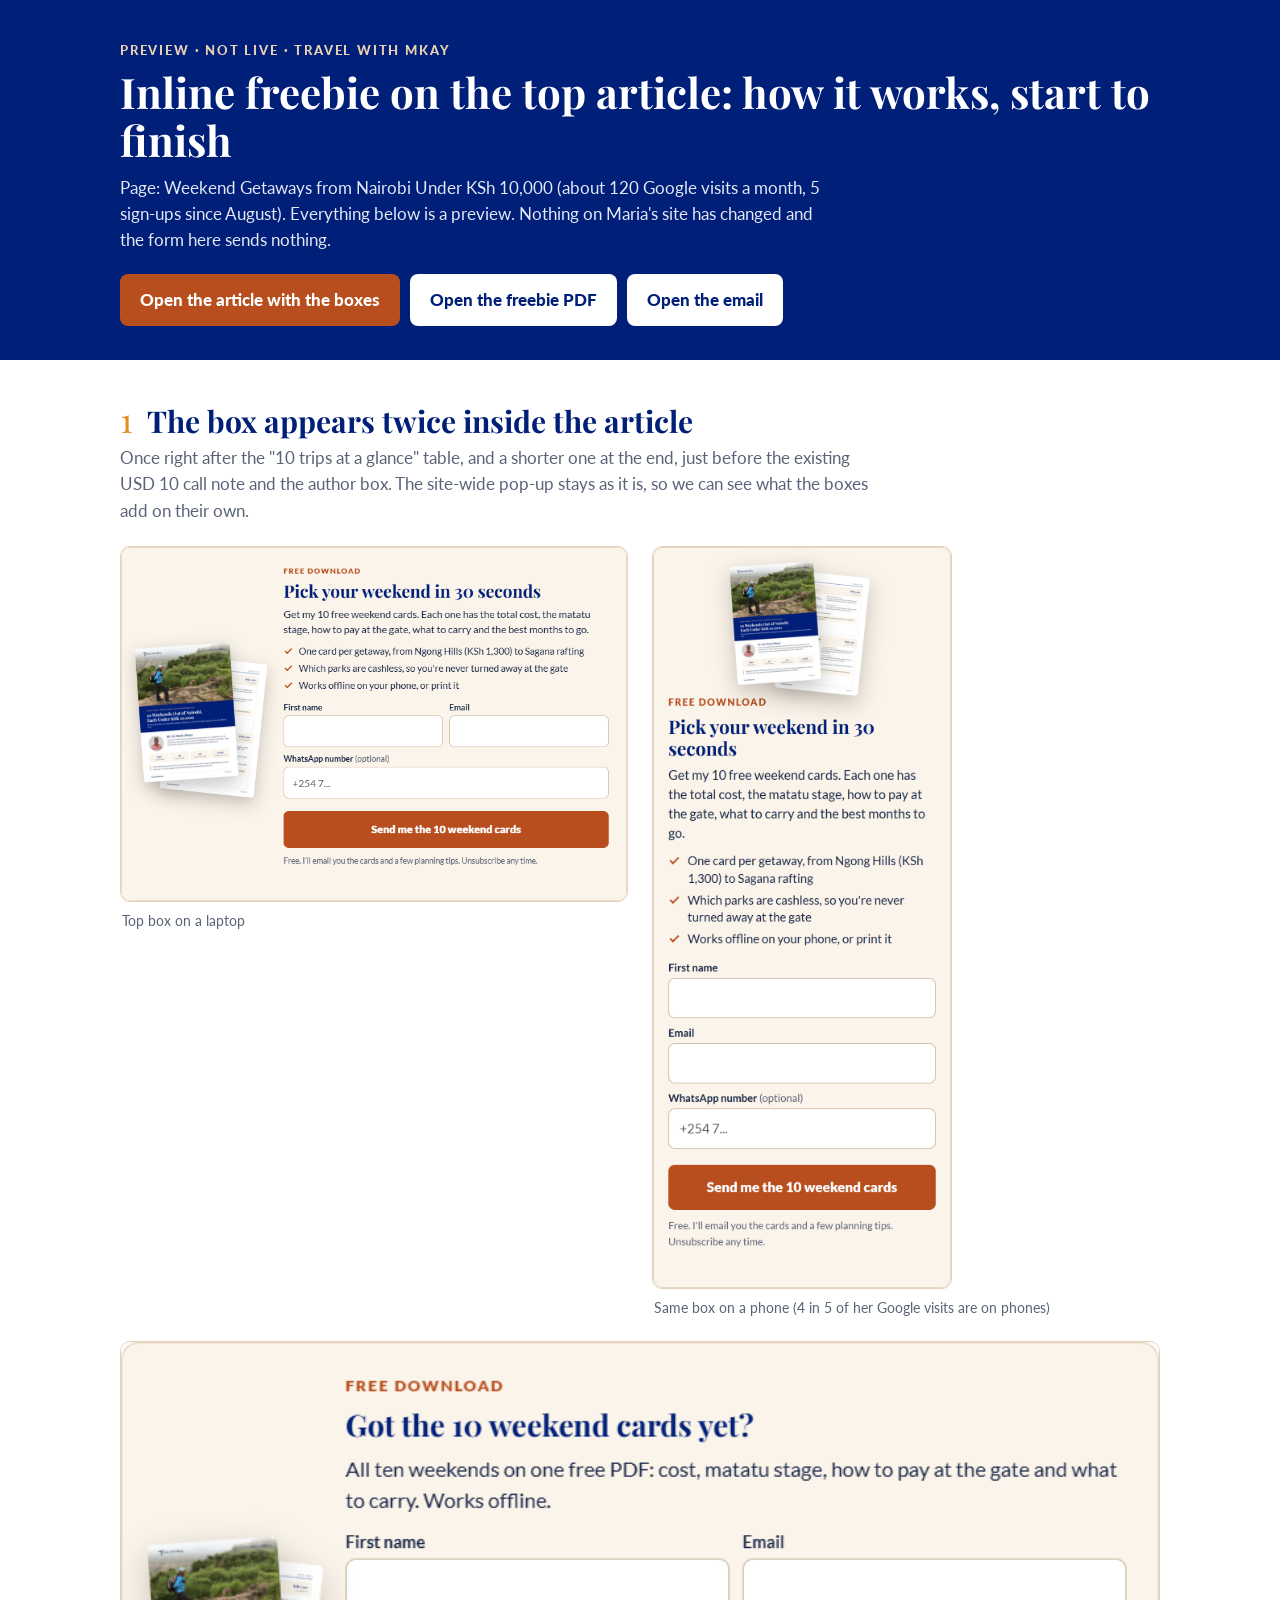
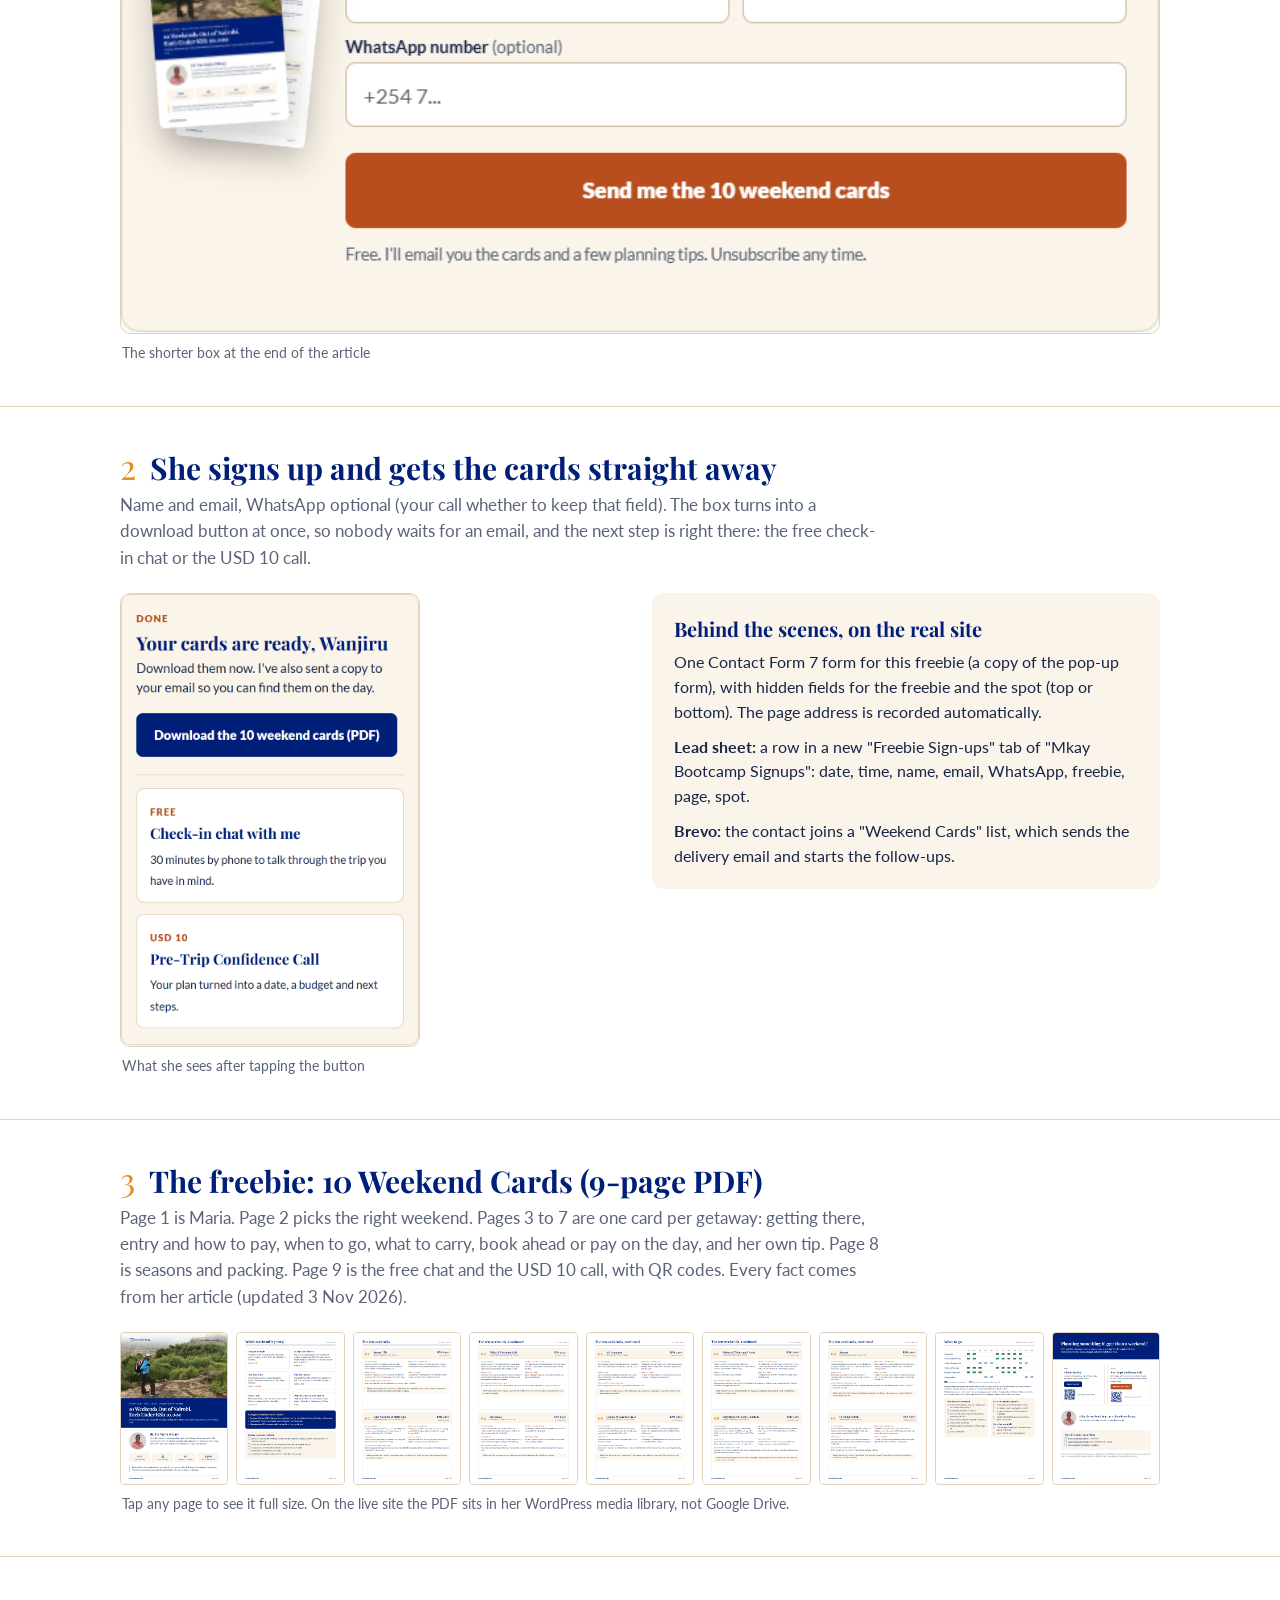
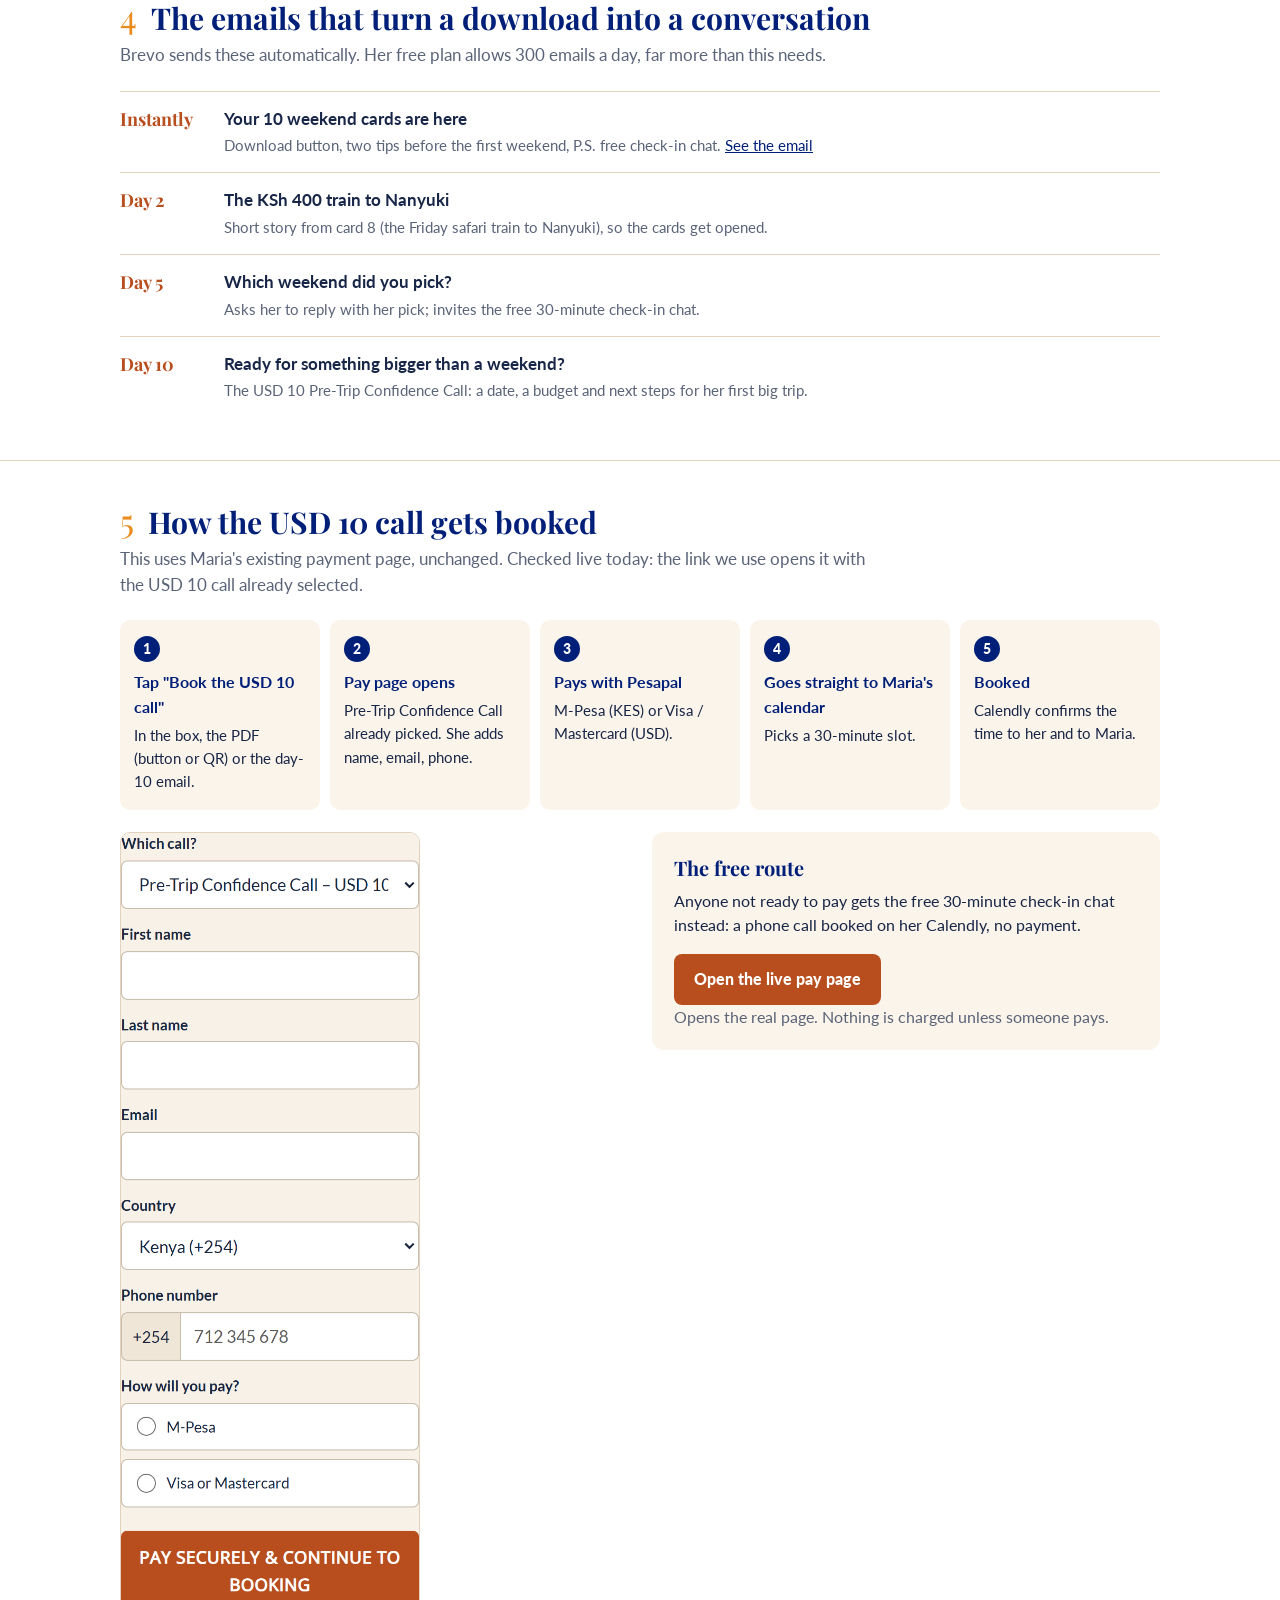
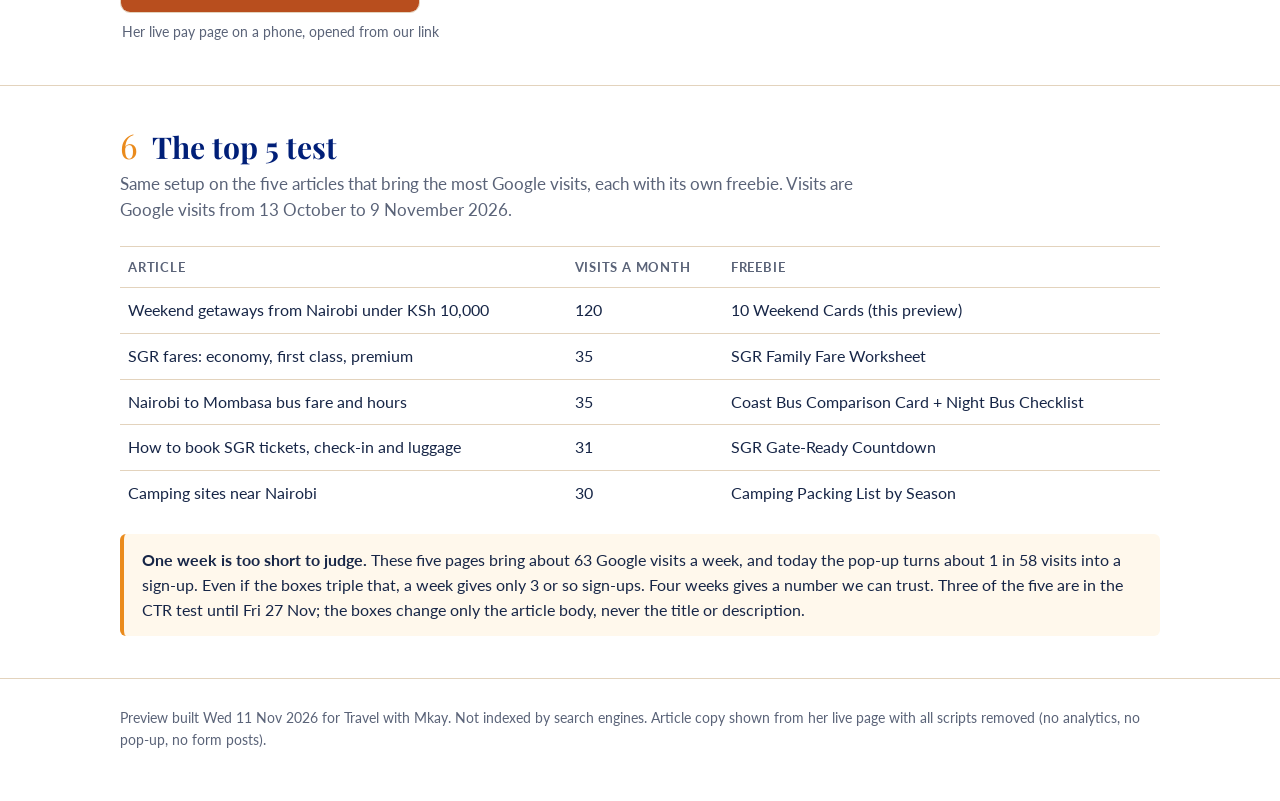
==== freebie-preview/index.html @ bcbe9d2c "Freebie preview: inline CTA boxes + 10 Weekend Cards PDF for the weekend-getaways article (not live)" ====
<!doctype html>
<html lang="en"><head><meta charset="utf-8"><meta name="viewport" content="width=device-width,initial-scale=1">
<meta name="robots" content="noindex, nofollow">
<title>Freebie Flow Preview | Travel with Mkay</title>
<link href="https://fonts.googleapis.com/css2?family=Lato:wght@400;700;900&family=Playfair+Display:wght@700&display=swap" rel="stylesheet">
<style>
:root{--n:#001F78;--o:#B84E1E;--s:#EAD1B3;--c:#FBF4EA;--i:#172647;--m:#5A6378;--l:#E3D3BD}
*{box-sizing:border-box}
body{margin:0;background:#fff;font-family:Lato,Arial,sans-serif;color:var(--i);font-size:17px;line-height:1.55}
a{color:var(--n)}
.wrap{max-width:1080px;margin:0 auto;padding:0 20px}
header{background:var(--n);color:#fff;padding:40px 0 34px}
header .k{font-size:13px;letter-spacing:.14em;text-transform:uppercase;font-weight:900;color:var(--s)}
header h1{font-family:"Playfair Display",Georgia,serif;font-size:clamp(28px,4vw,42px);line-height:1.15;margin:8px 0 10px}
header p{max-width:720px;color:#E3E8F5;margin:0 0 20px}
.btns{display:flex;flex-wrap:wrap;gap:10px}
.b{display:inline-block;background:var(--o);color:#fff!important;text-decoration:none;font-weight:900;padding:13px 20px;border-radius:8px}
.b.alt{background:#fff;color:var(--n)!important}
section{padding:42px 0;border-bottom:1px solid var(--l)}
.step{display:flex;gap:14px;align-items:baseline;margin-bottom:6px}
.step span{font-family:"Playfair Display",serif;font-size:34px;color:#EA8B1D;line-height:1}
h2{font-family:"Playfair Display",Georgia,serif;color:var(--n);font-size:clamp(23px,3vw,30px);line-height:1.2;margin:0}
.lead{color:var(--m);max-width:760px;margin:6px 0 22px}
.g2{display:grid;grid-template-columns:1fr 1fr;gap:24px;align-items:start}
.g3{display:grid;grid-template-columns:repeat(3,1fr);gap:18px}
.shot{border:1px solid var(--l);border-radius:10px;overflow:hidden;background:var(--c)}
.shot img{display:block;width:100%;height:auto}
.cap{font-size:14px;color:var(--m);margin:8px 2px 0}
.phone{max-width:300px}
.thumbs{display:grid;grid-template-columns:repeat(9,1fr);gap:8px}
.thumbs a{display:block;border:1px solid var(--l);border-radius:4px;overflow:hidden}
.thumbs img{display:block;width:100%}
.card{background:var(--c);border-radius:12px;padding:20px 22px}
.card h3{font-family:"Playfair Display",Georgia,serif;color:var(--n);font-size:20px;margin:0 0 6px}
.card p{margin:0;font-size:16px}
.tl{list-style:none;margin:0;padding:0}
.tl li{display:grid;grid-template-columns:90px 1fr;gap:14px;padding:14px 0;border-top:1px solid var(--l)}
.tl b.d{font-family:"Playfair Display",serif;color:var(--o);font-size:18px}
.tl i{font-style:normal;color:var(--m);font-size:15px}
.flow{display:grid;grid-template-columns:repeat(5,1fr);gap:10px;counter-reset:f}
.flow div{background:var(--c);border-radius:10px;padding:16px 14px;font-size:15px;position:relative}
.flow div b{display:block;color:var(--n);font-size:16px;margin-bottom:4px}
.flow div:before{counter-increment:f;content:counter(f);display:inline-block;width:26px;height:26px;border-radius:50%;background:var(--n);color:#fff;text-align:center;font-weight:900;font-size:14px;line-height:26px;margin-bottom:8px}
table{width:100%;border-collapse:collapse;font-size:16px}
td,th{text-align:left;padding:10px 8px;border-top:1px solid var(--l);vertical-align:top}
th{font-size:13px;letter-spacing:.06em;text-transform:uppercase;color:var(--m)}
.note{background:#FFF8EC;border-left:4px solid #EA8B1D;padding:14px 18px;border-radius:6px;margin-top:18px;font-size:16px}
footer{padding:28px 0 50px;color:var(--m);font-size:14px}
@media (max-width:820px){.g2,.g3{grid-template-columns:1fr}.flow{grid-template-columns:1fr 1fr}.thumbs{grid-template-columns:repeat(3,1fr)}.phone{max-width:260px}}
@media (max-width:420px){.flow{grid-template-columns:1fr}.tl li{grid-template-columns:1fr;gap:2px}}
</style></head>
<body>
<header><div class="wrap">
 <div class="k">Preview · not live · Travel with Mkay</div>
 <h1>Inline freebie on the top article: how it works, start to finish</h1>
 <p>Page: Weekend Getaways from Nairobi Under KSh 10,000 (about 120 Google visits a month, 5 sign-ups since August). Everything below is a preview. Nothing on Maria's site has changed and the form here sends nothing.</p>
 <div class="btns">
  <a class="b" href="article.html">Open the article with the boxes</a>
  <a class="b alt" href="10-weekends-out-of-nairobi-travel-with-mkay.pdf" target="_blank" rel="noopener">Open the freebie PDF</a>
  <a class="b alt" href="email.html">Open the email</a>
 </div>
</div></header>

<section><div class="wrap">
 <div class="step"><span>1</span><h2>The box appears twice inside the article</h2></div>
 <p class="lead">Once right after the "10 trips at a glance" table, and a shorter one at the end, just before the existing USD 10 call note and the author box. The site-wide pop-up stays as it is, so we can see what the boxes add on their own.</p>
 <div class="g2">
  <div><div class="shot"><img src="assets/box-top-laptop.png" alt="Inline box on laptop" loading="lazy"></div><p class="cap">Top box on a laptop</p></div>
  <div><div class="shot phone"><img src="assets/box-top-phone.png" alt="Inline box on a phone" loading="lazy"></div><p class="cap">Same box on a phone (4 in 5 of her Google visits are on phones)</p></div>
 </div>
 <div style="margin-top:22px"><div class="shot"><img src="assets/box-bottom-laptop.png" alt="Short box at the end of the article" loading="lazy"></div><p class="cap">The shorter box at the end of the article</p></div>
</div></section>

<section><div class="wrap">
 <div class="step"><span>2</span><h2>She signs up and gets the cards straight away</h2></div>
 <p class="lead">Name and email, WhatsApp optional (your call whether to keep that field). The box turns into a download button at once, so nobody waits for an email, and the next step is right there: the free check-in chat or the USD 10 call.</p>
 <div class="g2">
  <div><div class="shot phone"><img src="assets/box-done-phone.png" alt="After sign-up on a phone" loading="lazy"></div><p class="cap">What she sees after tapping the button</p></div>
  <div class="card">
   <h3>Behind the scenes, on the real site</h3>
   <p style="margin-bottom:10px">One Contact Form 7 form for this freebie (a copy of the pop-up form), with hidden fields for the freebie and the spot (top or bottom). The page address is recorded automatically.</p>
   <p style="margin-bottom:10px"><b>Lead sheet:</b> a row in a new "Freebie Sign-ups" tab of "Mkay Bootcamp Signups": date, time, name, email, WhatsApp, freebie, page, spot.</p>
   <p><b>Brevo:</b> the contact joins a "Weekend Cards" list, which sends the delivery email and starts the follow-ups.</p>
  </div>
 </div>
</div></section>

<section><div class="wrap">
 <div class="step"><span>3</span><h2>The freebie: 10 Weekend Cards (9-page PDF)</h2></div>
 <p class="lead">Page 1 is Maria. Page 2 picks the right weekend. Pages 3 to 7 are one card per getaway: getting there, entry and how to pay, when to go, what to carry, book ahead or pay on the day, and her own tip. Page 8 is seasons and packing. Page 9 is the free chat and the USD 10 call, with QR codes. Every fact comes from her article (updated 3 Nov 2026).</p>
 <div class="thumbs">
  <a href="assets/pdf-page-1.png" target="_blank"><img src="assets/pdf-page-1.png" alt="Page 1" loading="lazy"></a><a href="assets/pdf-page-2.png" target="_blank"><img src="assets/pdf-page-2.png" alt="Page 2" loading="lazy"></a><a href="assets/pdf-page-3.png" target="_blank"><img src="assets/pdf-page-3.png" alt="Page 3" loading="lazy"></a><a href="assets/pdf-page-4.png" target="_blank"><img src="assets/pdf-page-4.png" alt="Page 4" loading="lazy"></a><a href="assets/pdf-page-5.png" target="_blank"><img src="assets/pdf-page-5.png" alt="Page 5" loading="lazy"></a><a href="assets/pdf-page-6.png" target="_blank"><img src="assets/pdf-page-6.png" alt="Page 6" loading="lazy"></a><a href="assets/pdf-page-7.png" target="_blank"><img src="assets/pdf-page-7.png" alt="Page 7" loading="lazy"></a><a href="assets/pdf-page-8.png" target="_blank"><img src="assets/pdf-page-8.png" alt="Page 8" loading="lazy"></a><a href="assets/pdf-page-9.png" target="_blank"><img src="assets/pdf-page-9.png" alt="Page 9" loading="lazy"></a>
 </div>
 <p class="cap">Tap any page to see it full size. On the live site the PDF sits in her WordPress media library, not Google Drive.</p>
</div></section>

<section><div class="wrap">
 <div class="step"><span>4</span><h2>The emails that turn a download into a conversation</h2></div>
 <p class="lead">Brevo sends these automatically. Her free plan allows 300 emails a day, far more than this needs.</p>
 <ul class="tl">
  <li><b class="d">Instantly</b><div><b>Your 10 weekend cards are here</b><br><i>Download button, two tips before the first weekend, P.S. free check-in chat. <a href="email.html">See the email</a></i></div></li>
  <li><b class="d">Day 2</b><div><b>The KSh 400 train to Nanyuki</b><br><i>Short story from card 8 (the Friday safari train to Nanyuki), so the cards get opened.</i></div></li>
  <li><b class="d">Day 5</b><div><b>Which weekend did you pick?</b><br><i>Asks her to reply with her pick; invites the free 30-minute check-in chat.</i></div></li>
  <li><b class="d">Day 10</b><div><b>Ready for something bigger than a weekend?</b><br><i>The USD 10 Pre-Trip Confidence Call: a date, a budget and next steps for her first big trip.</i></div></li>
 </ul>
</div></section>

<section id="call"><div class="wrap">
 <div class="step"><span>5</span><h2>How the USD 10 call gets booked</h2></div>
 <p class="lead">This uses Maria's existing payment page, unchanged. Checked live today: the link we use opens it with the USD 10 call already selected.</p>
 <div class="flow">
  <div><b>Tap "Book the USD 10 call"</b>In the box, the PDF (button or QR) or the day-10 email.</div>
  <div><b>Pay page opens</b>Pre-Trip Confidence Call already picked. She adds name, email, phone.</div>
  <div><b>Pays with Pesapal</b>M-Pesa (KES) or Visa / Mastercard (USD).</div>
  <div><b>Goes straight to Maria's calendar</b>Picks a 30-minute slot.</div>
  <div><b>Booked</b>Calendly confirms the time to her and to Maria.</div>
 </div>
 <div class="g2" style="margin-top:22px">
  <div><div class="shot phone"><img src="assets/pay-page-phone.png" alt="Live pay page with the USD 10 call selected" loading="lazy"></div><p class="cap">Her live pay page on a phone, opened from our link</p></div>
  <div class="card">
   <h3>The free route</h3>
   <p style="margin-bottom:10px">Anyone not ready to pay gets the free 30-minute check-in chat instead: a phone call booked on her Calendly, no payment.</p>
   <p><a class="b" style="margin-top:6px" href="https://travelwithmkay.co.ke/pay-for-coaching-call/?call=confidence" target="_blank" rel="noopener">Open the live pay page</a></p>
   <p class="cap">Opens the real page. Nothing is charged unless someone pays.</p>
  </div>
 </div>
</div></section>

<section><div class="wrap">
 <div class="step"><span>6</span><h2>The top 5 test</h2></div>
 <p class="lead">Same setup on the five articles that bring the most Google visits, each with its own freebie. Visits are Google visits from 13 October to 9 November 2026.</p>
 <table>
  <tr><th>Article</th><th>Visits a month</th><th>Freebie</th></tr>
  <tr><td>Weekend getaways from Nairobi under KSh 10,000</td><td>120</td><td>10 Weekend Cards (this preview)</td></tr>
  <tr><td>SGR fares: economy, first class, premium</td><td>35</td><td>SGR Family Fare Worksheet</td></tr>
  <tr><td>Nairobi to Mombasa bus fare and hours</td><td>35</td><td>Coast Bus Comparison Card + Night Bus Checklist</td></tr>
  <tr><td>How to book SGR tickets, check-in and luggage</td><td>31</td><td>SGR Gate-Ready Countdown</td></tr>
  <tr><td>Camping sites near Nairobi</td><td>30</td><td>Camping Packing List by Season</td></tr>
 </table>
 <div class="note"><b>One week is too short to judge.</b> These five pages bring about 63 Google visits a week, and today the pop-up turns about 1 in 58 visits into a sign-up. Even if the boxes triple that, a week gives only 3 or so sign-ups. Four weeks gives a number we can trust. Three of the five are in the CTR test until Fri 27 Nov; the boxes change only the article body, never the title or description.</div>
</div></section>

<footer><div class="wrap">Preview built Wed 11 Nov 2026 for Travel with Mkay. Not indexed by search engines. Article copy shown from her live page with all scripts removed (no analytics, no pop-up, no form posts).</div></footer>
</body></html>
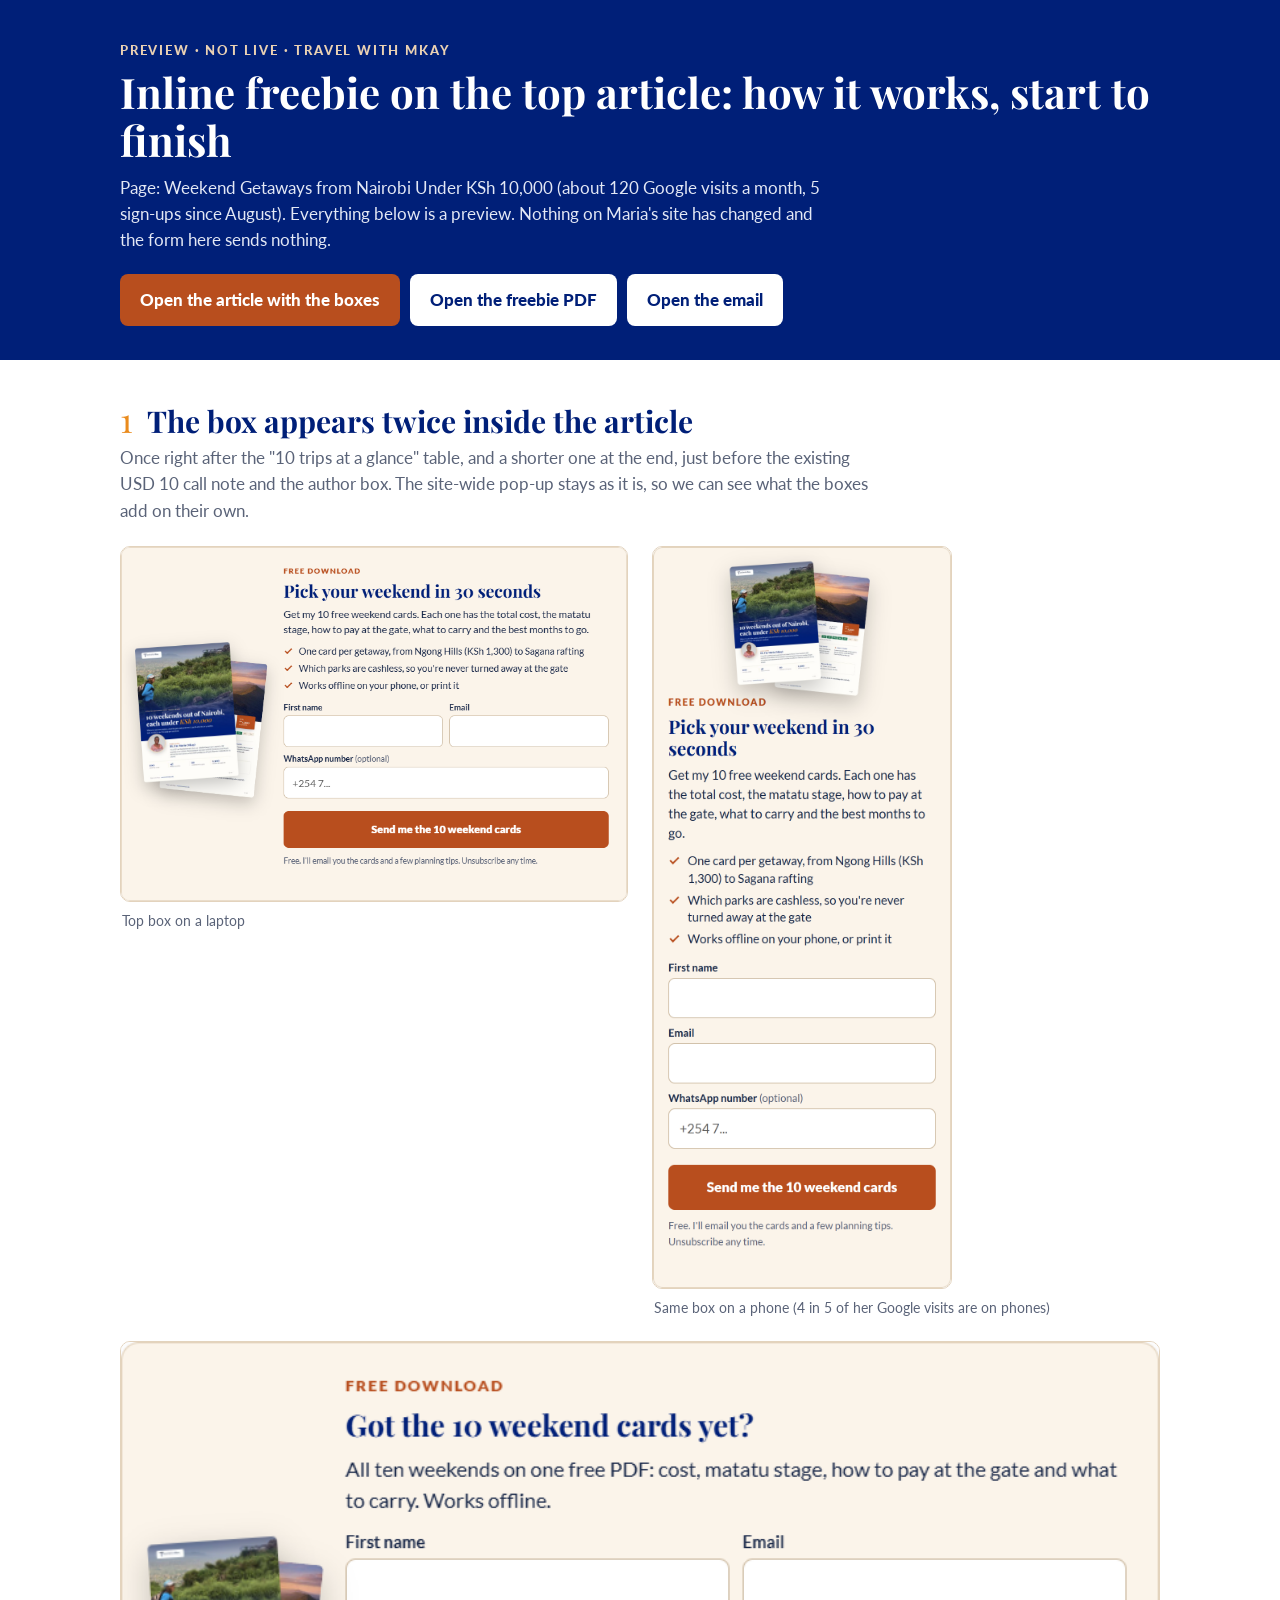
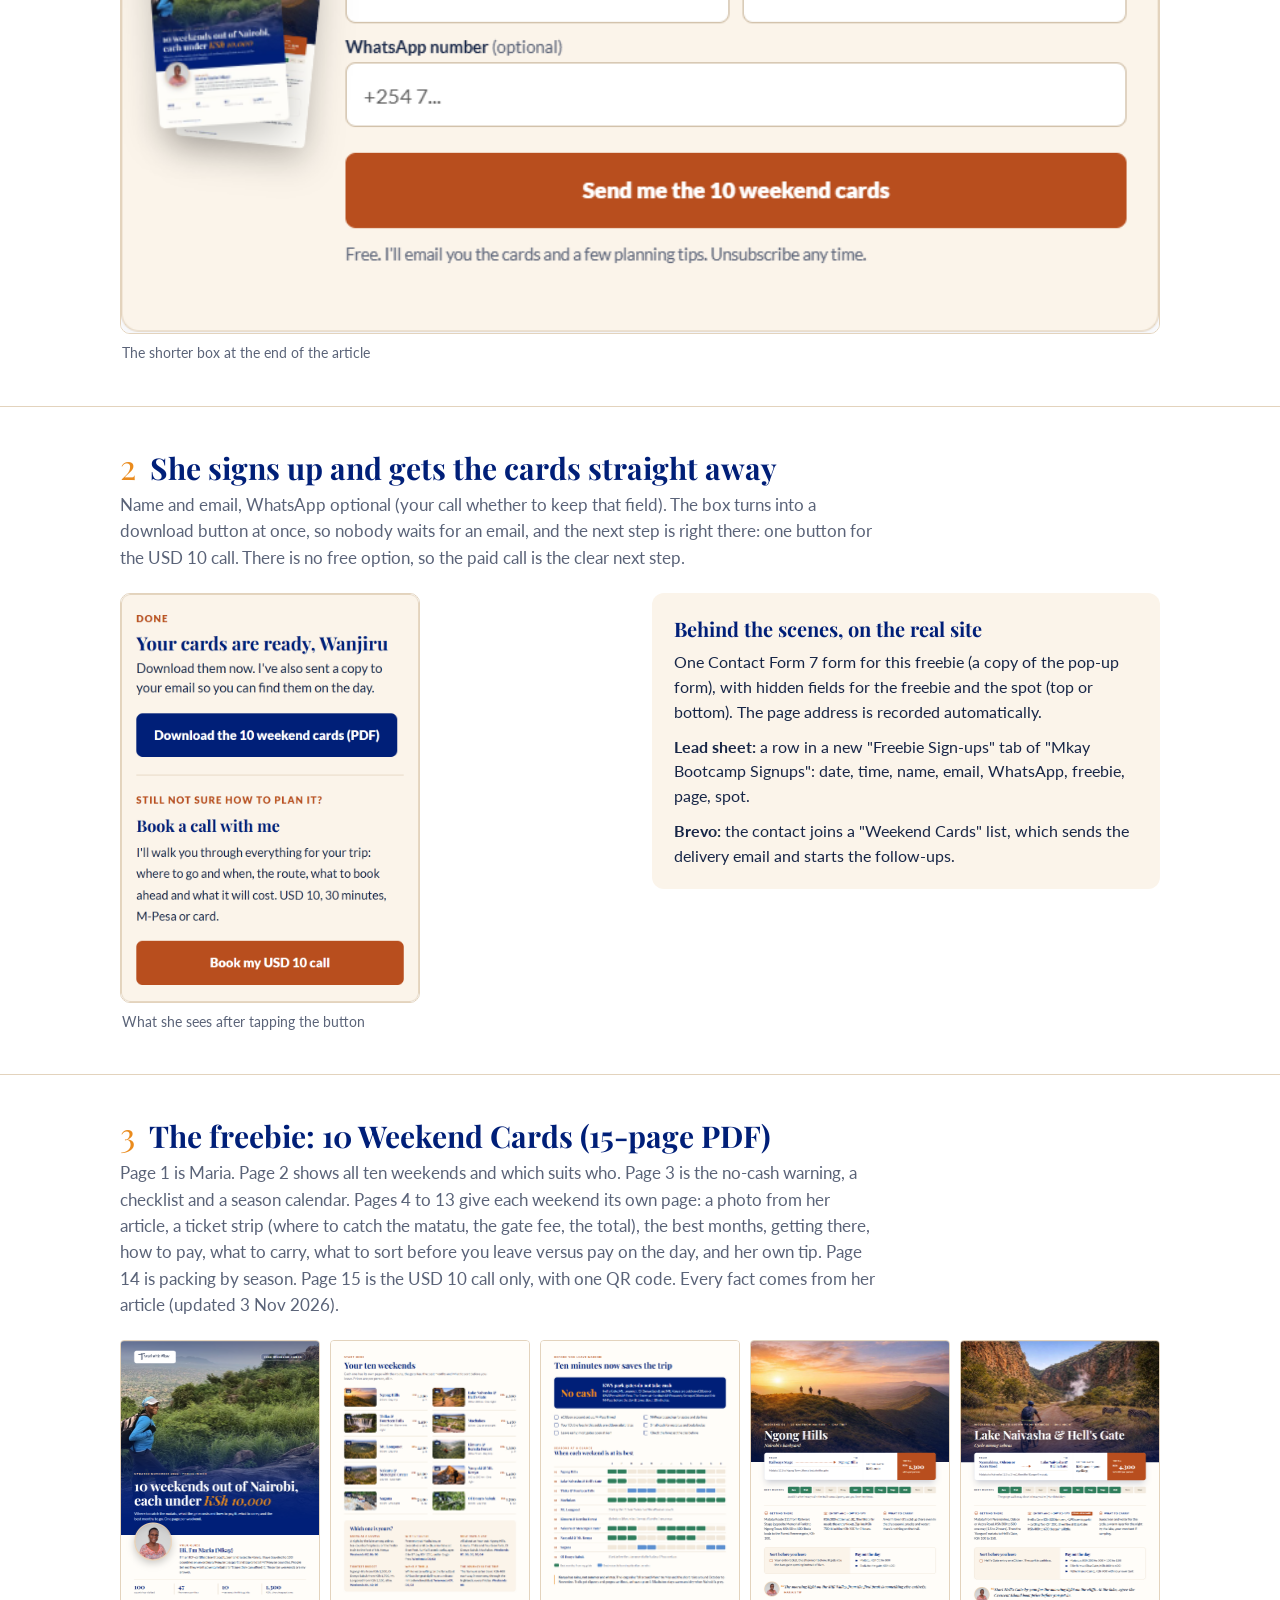
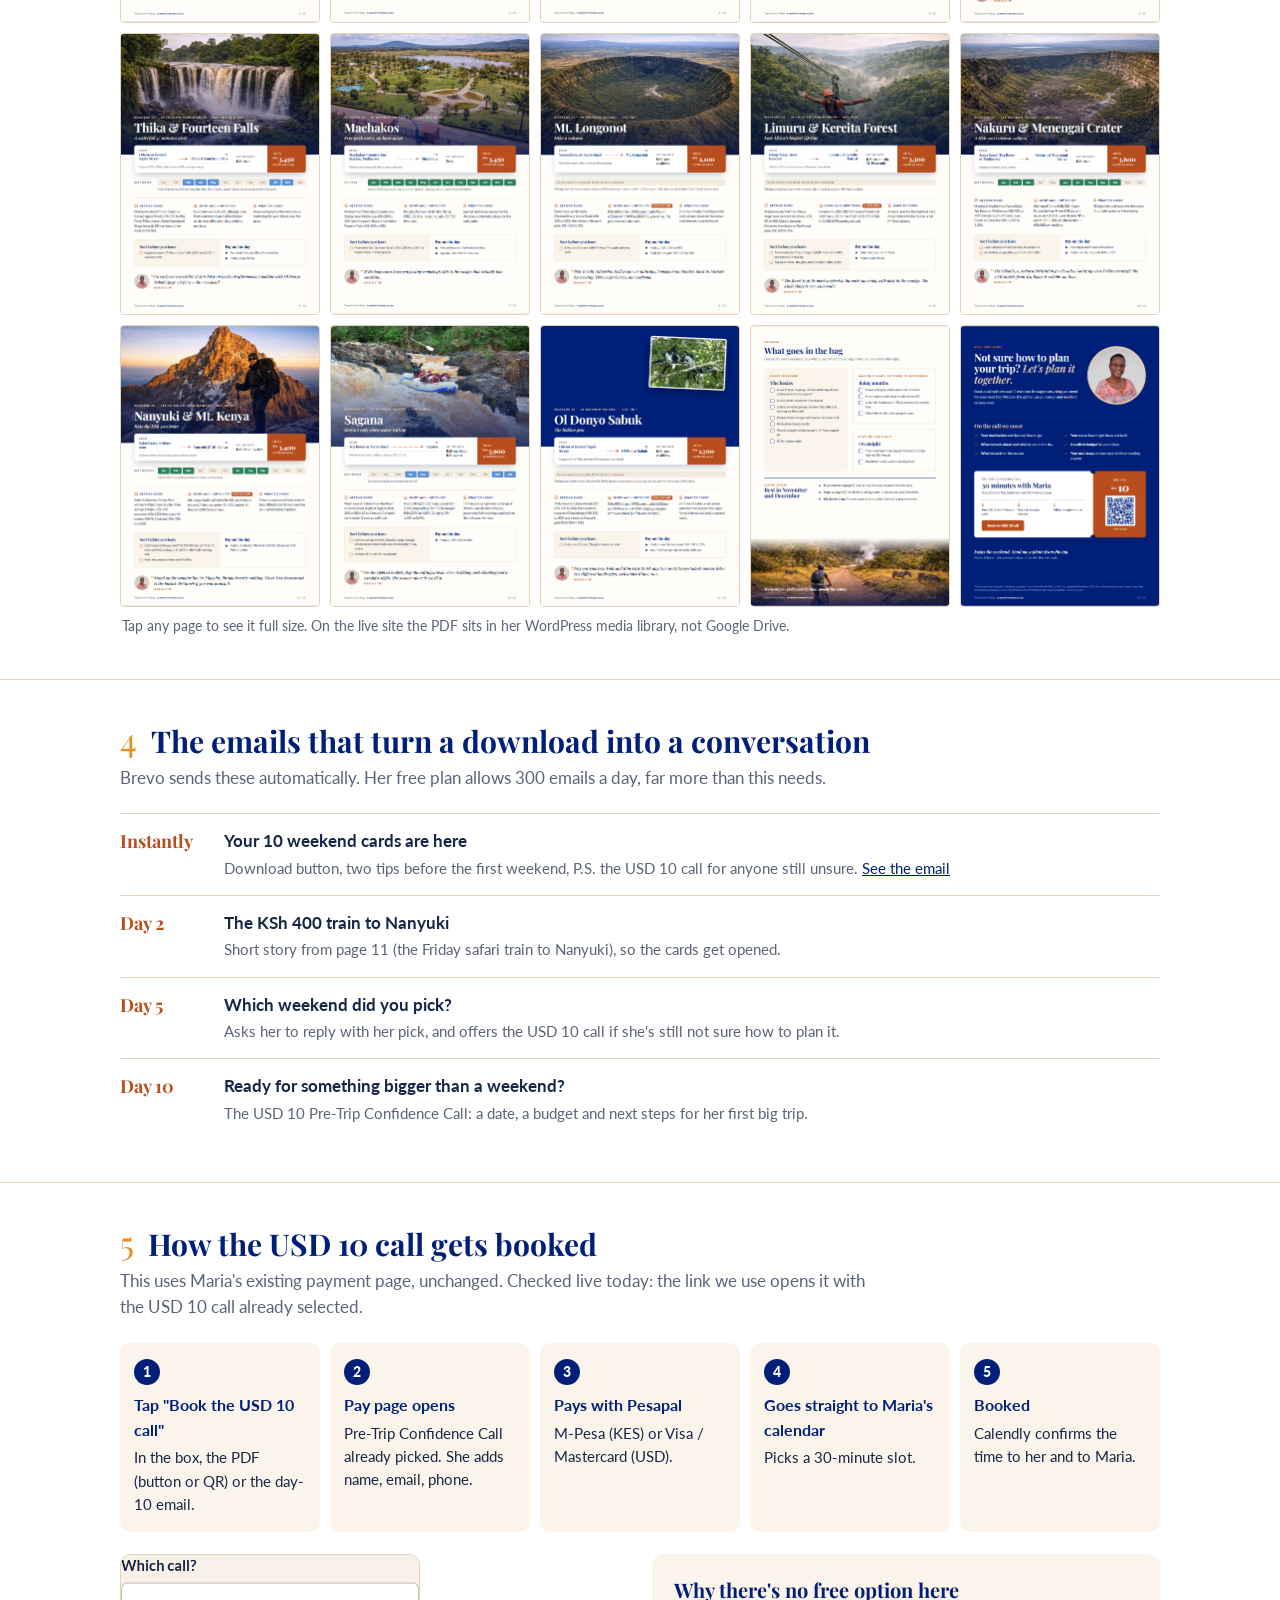
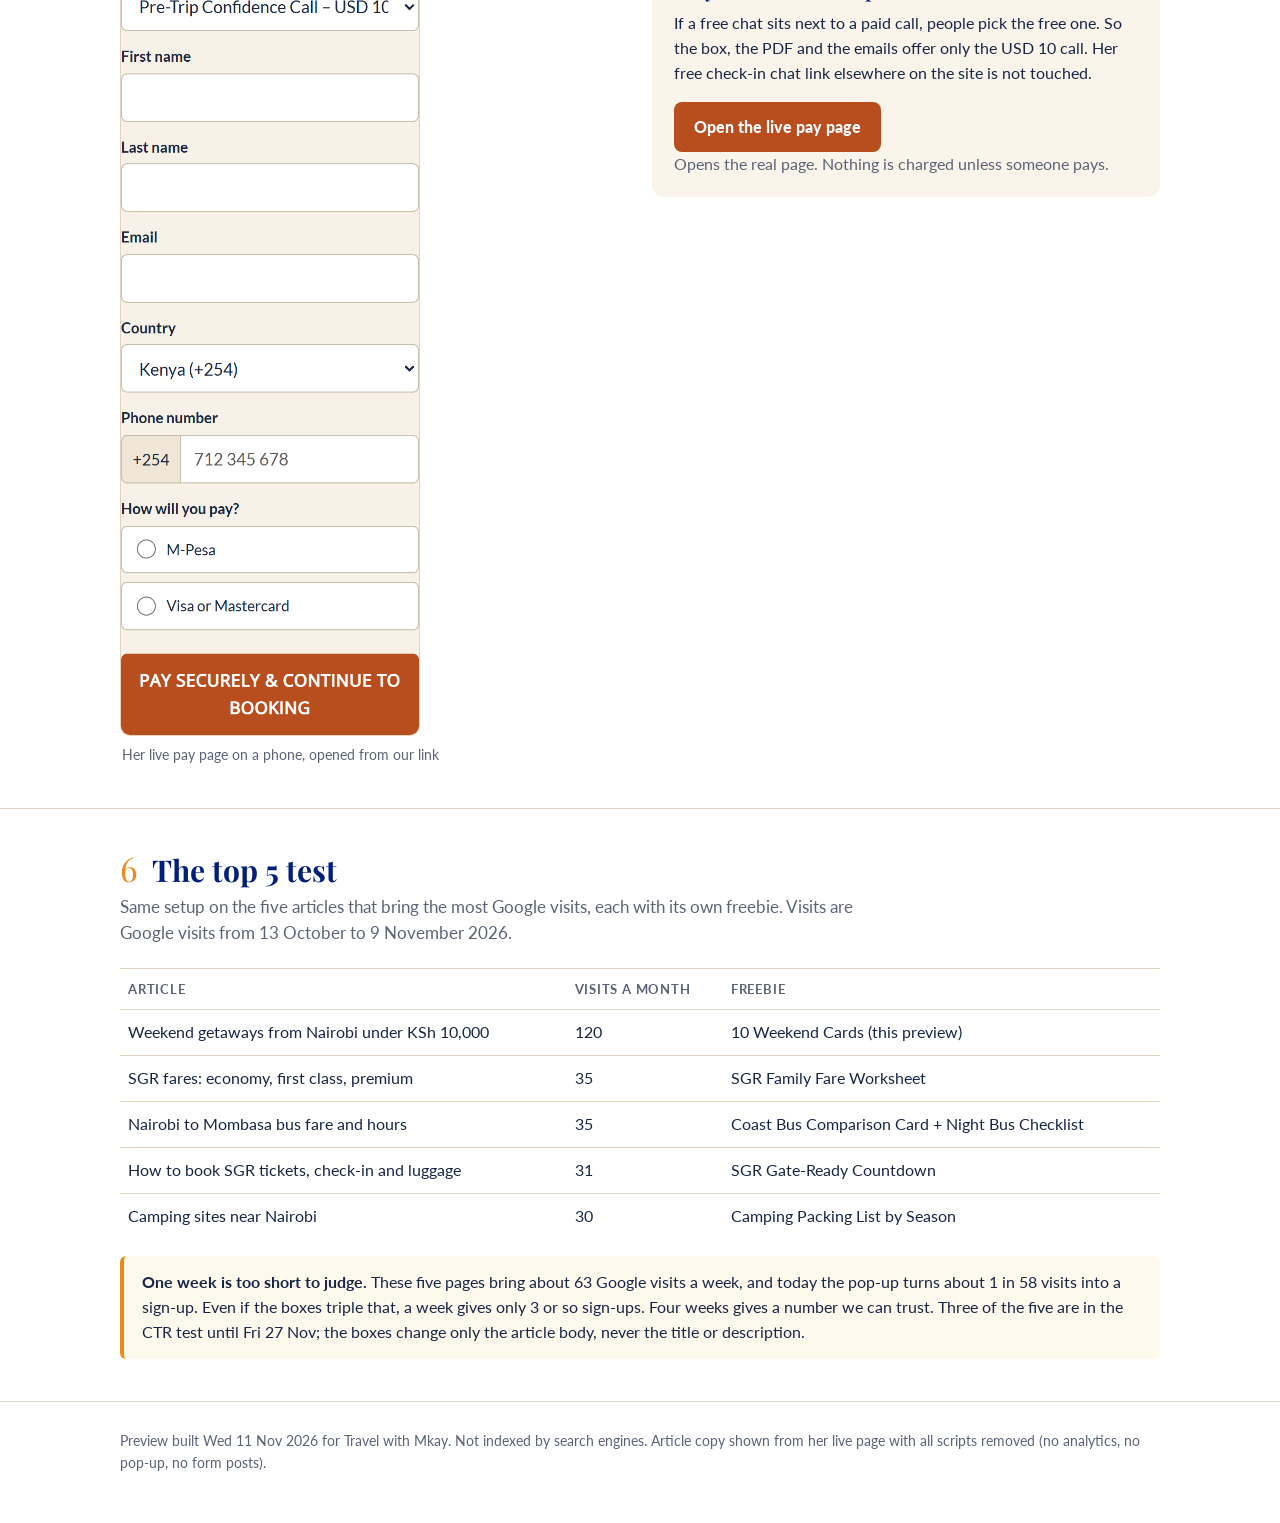
==== commit e0acd540: "Freebie preview v2: premium 15-page weekend guide, USD 10 call only (free chat removed) Co-Authored-" ====
--- a/freebie-preview/index.html
+++ b/freebie-preview/index.html
@@ -27,7 +27,7 @@
 .shot img{display:block;width:100%;height:auto}
 .cap{font-size:14px;color:var(--m);margin:8px 2px 0}
 .phone{max-width:300px}
-.thumbs{display:grid;grid-template-columns:repeat(9,1fr);gap:8px}
+.thumbs{display:grid;grid-template-columns:repeat(5,1fr);gap:10px}
 .thumbs a{display:block;border:1px solid var(--l);border-radius:4px;overflow:hidden}
 .thumbs img{display:block;width:100%}
 .card{background:var(--c);border-radius:12px;padding:20px 22px}
@@ -73,7 +73,7 @@
 
 <section><div class="wrap">
  <div class="step"><span>2</span><h2>She signs up and gets the cards straight away</h2></div>
- <p class="lead">Name and email, WhatsApp optional (your call whether to keep that field). The box turns into a download button at once, so nobody waits for an email, and the next step is right there: the free check-in chat or the USD 10 call.</p>
+ <p class="lead">Name and email, WhatsApp optional (your call whether to keep that field). The box turns into a download button at once, so nobody waits for an email, and the next step is right there: one button for the USD 10 call. There is no free option, so the paid call is the clear next step.</p>
  <div class="g2">
   <div><div class="shot phone"><img src="assets/box-done-phone.png" alt="After sign-up on a phone" loading="lazy"></div><p class="cap">What she sees after tapping the button</p></div>
   <div class="card">
@@ -86,10 +86,10 @@
 </div></section>
 
 <section><div class="wrap">
- <div class="step"><span>3</span><h2>The freebie: 10 Weekend Cards (9-page PDF)</h2></div>
- <p class="lead">Page 1 is Maria. Page 2 picks the right weekend. Pages 3 to 7 are one card per getaway: getting there, entry and how to pay, when to go, what to carry, book ahead or pay on the day, and her own tip. Page 8 is seasons and packing. Page 9 is the free chat and the USD 10 call, with QR codes. Every fact comes from her article (updated 3 Nov 2026).</p>
+ <div class="step"><span>3</span><h2>The freebie: 10 Weekend Cards (15-page PDF)</h2></div>
+ <p class="lead">Page 1 is Maria. Page 2 shows all ten weekends and which suits who. Page 3 is the no-cash warning, a checklist and a season calendar. Pages 4 to 13 give each weekend its own page: a photo from her article, a ticket strip (where to catch the matatu, the gate fee, the total), the best months, getting there, how to pay, what to carry, what to sort before you leave versus pay on the day, and her own tip. Page 14 is packing by season. Page 15 is the USD 10 call only, with one QR code. Every fact comes from her article (updated 3 Nov 2026).</p>
  <div class="thumbs">
-  <a href="assets/pdf-page-1.png" target="_blank"><img src="assets/pdf-page-1.png" alt="Page 1" loading="lazy"></a><a href="assets/pdf-page-2.png" target="_blank"><img src="assets/pdf-page-2.png" alt="Page 2" loading="lazy"></a><a href="assets/pdf-page-3.png" target="_blank"><img src="assets/pdf-page-3.png" alt="Page 3" loading="lazy"></a><a href="assets/pdf-page-4.png" target="_blank"><img src="assets/pdf-page-4.png" alt="Page 4" loading="lazy"></a><a href="assets/pdf-page-5.png" target="_blank"><img src="assets/pdf-page-5.png" alt="Page 5" loading="lazy"></a><a href="assets/pdf-page-6.png" target="_blank"><img src="assets/pdf-page-6.png" alt="Page 6" loading="lazy"></a><a href="assets/pdf-page-7.png" target="_blank"><img src="assets/pdf-page-7.png" alt="Page 7" loading="lazy"></a><a href="assets/pdf-page-8.png" target="_blank"><img src="assets/pdf-page-8.png" alt="Page 8" loading="lazy"></a><a href="assets/pdf-page-9.png" target="_blank"><img src="assets/pdf-page-9.png" alt="Page 9" loading="lazy"></a>
+  <a href="assets/pdf-page-1.png" target="_blank"><img src="assets/pdf-page-1.png" alt="Page 1" loading="lazy"></a><a href="assets/pdf-page-2.png" target="_blank"><img src="assets/pdf-page-2.png" alt="Page 2" loading="lazy"></a><a href="assets/pdf-page-3.png" target="_blank"><img src="assets/pdf-page-3.png" alt="Page 3" loading="lazy"></a><a href="assets/pdf-page-4.png" target="_blank"><img src="assets/pdf-page-4.png" alt="Page 4" loading="lazy"></a><a href="assets/pdf-page-5.png" target="_blank"><img src="assets/pdf-page-5.png" alt="Page 5" loading="lazy"></a><a href="assets/pdf-page-6.png" target="_blank"><img src="assets/pdf-page-6.png" alt="Page 6" loading="lazy"></a><a href="assets/pdf-page-7.png" target="_blank"><img src="assets/pdf-page-7.png" alt="Page 7" loading="lazy"></a><a href="assets/pdf-page-8.png" target="_blank"><img src="assets/pdf-page-8.png" alt="Page 8" loading="lazy"></a><a href="assets/pdf-page-9.png" target="_blank"><img src="assets/pdf-page-9.png" alt="Page 9" loading="lazy"></a><a href="assets/pdf-page-10.png" target="_blank"><img src="assets/pdf-page-10.png" alt="Page 10" loading="lazy"></a><a href="assets/pdf-page-11.png" target="_blank"><img src="assets/pdf-page-11.png" alt="Page 11" loading="lazy"></a><a href="assets/pdf-page-12.png" target="_blank"><img src="assets/pdf-page-12.png" alt="Page 12" loading="lazy"></a><a href="assets/pdf-page-13.png" target="_blank"><img src="assets/pdf-page-13.png" alt="Page 13" loading="lazy"></a><a href="assets/pdf-page-14.png" target="_blank"><img src="assets/pdf-page-14.png" alt="Page 14" loading="lazy"></a><a href="assets/pdf-page-15.png" target="_blank"><img src="assets/pdf-page-15.png" alt="Page 15" loading="lazy"></a>
  </div>
  <p class="cap">Tap any page to see it full size. On the live site the PDF sits in her WordPress media library, not Google Drive.</p>
 </div></section>
@@ -98,9 +98,9 @@
  <div class="step"><span>4</span><h2>The emails that turn a download into a conversation</h2></div>
  <p class="lead">Brevo sends these automatically. Her free plan allows 300 emails a day, far more than this needs.</p>
  <ul class="tl">
-  <li><b class="d">Instantly</b><div><b>Your 10 weekend cards are here</b><br><i>Download button, two tips before the first weekend, P.S. free check-in chat. <a href="email.html">See the email</a></i></div></li>
-  <li><b class="d">Day 2</b><div><b>The KSh 400 train to Nanyuki</b><br><i>Short story from card 8 (the Friday safari train to Nanyuki), so the cards get opened.</i></div></li>
-  <li><b class="d">Day 5</b><div><b>Which weekend did you pick?</b><br><i>Asks her to reply with her pick; invites the free 30-minute check-in chat.</i></div></li>
+  <li><b class="d">Instantly</b><div><b>Your 10 weekend cards are here</b><br><i>Download button, two tips before the first weekend, P.S. the USD 10 call for anyone still unsure. <a href="email.html">See the email</a></i></div></li>
+  <li><b class="d">Day 2</b><div><b>The KSh 400 train to Nanyuki</b><br><i>Short story from page 11 (the Friday safari train to Nanyuki), so the cards get opened.</i></div></li>
+  <li><b class="d">Day 5</b><div><b>Which weekend did you pick?</b><br><i>Asks her to reply with her pick, and offers the USD 10 call if she's still not sure how to plan it.</i></div></li>
   <li><b class="d">Day 10</b><div><b>Ready for something bigger than a weekend?</b><br><i>The USD 10 Pre-Trip Confidence Call: a date, a budget and next steps for her first big trip.</i></div></li>
  </ul>
 </div></section>
@@ -118,8 +118,8 @@
  <div class="g2" style="margin-top:22px">
   <div><div class="shot phone"><img src="assets/pay-page-phone.png" alt="Live pay page with the USD 10 call selected" loading="lazy"></div><p class="cap">Her live pay page on a phone, opened from our link</p></div>
   <div class="card">
-   <h3>The free route</h3>
-   <p style="margin-bottom:10px">Anyone not ready to pay gets the free 30-minute check-in chat instead: a phone call booked on her Calendly, no payment.</p>
+   <h3>Why there's no free option here</h3>
+   <p style="margin-bottom:10px">If a free chat sits next to a paid call, people pick the free one. So the box, the PDF and the emails offer only the USD 10 call. Her free check-in chat link elsewhere on the site is not touched.</p>
    <p><a class="b" style="margin-top:6px" href="https://travelwithmkay.co.ke/pay-for-coaching-call/?call=confidence" target="_blank" rel="noopener">Open the live pay page</a></p>
    <p class="cap">Opens the real page. Nothing is charged unless someone pays.</p>
   </div>
